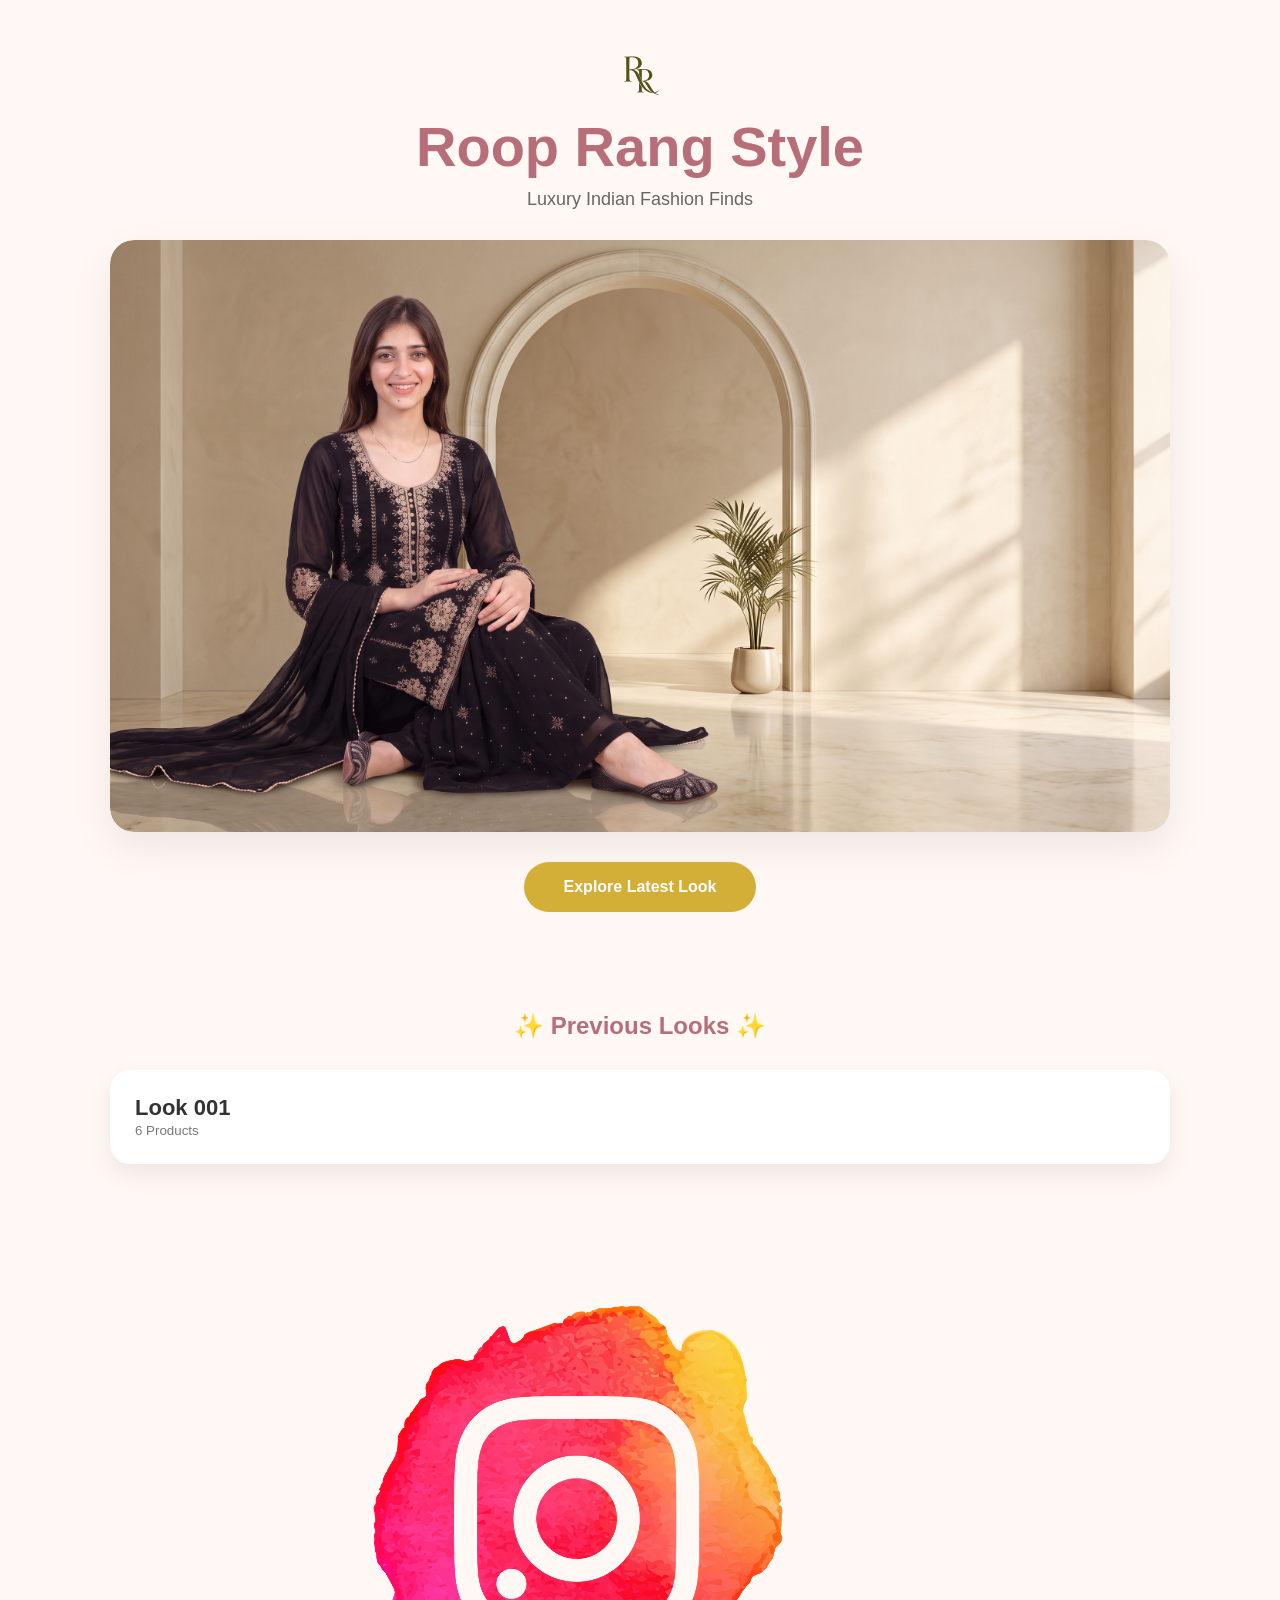
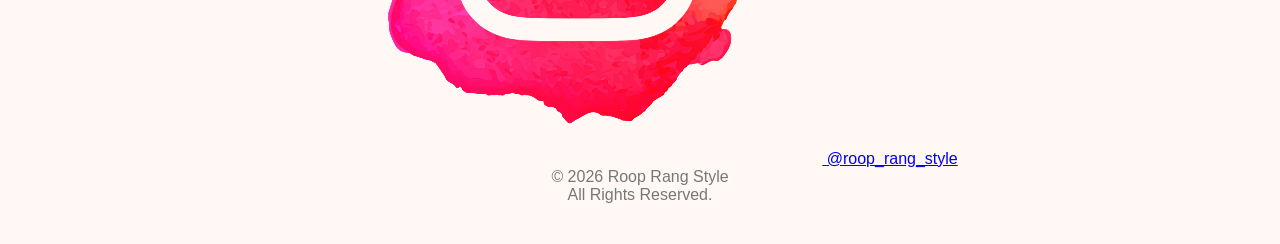
==== index.html @ ef903556 "Update index.html" ====
<!DOCTYPE html>
<html lang="hi">
<head>
  <link rel="icon" type="image/png" href="favicon.png">
  <meta charset="UTF-8" />
  <meta name="viewport" content="width=device-width, initial-scale=1.0" />
  <title>Roop Rang Style</title>
  <link rel="stylesheet" href="style.css" />
</head>
<body>

  <header class="hero">
  <div class="brand">
  <img src="rr-logo.png" alt="Rang Roop Style Logo" class="brand-logo" width="70" height="70">
    <div>
      <h1>Roop Rang Style</h1>
      <p>Luxury Indian Fashion Finds</p>
    </div>
  </div>

    <div class="hero-card">
      <img src="images/hero-banner.jpg" alt="Roop Rang Style Hero Banner">
    </div>

    <a href="look001.html" class="main-btn">Explore Latest Look</a>
  </header>

  <section class="looks">
    <h2>✨ Previous Looks ✨</h2>

    <div class="look-grid">
      <a href="look001.html" class="look-card">
        <span>Look 001</span>
        <small>6 Products</small>
      </a>
    </div>
  </section>

  <footer class="footer">

  <div class="footer-social">
    <a href="https://instagram.com/roop_rang_style" target="_blank">
      <img src="images/instagram.png" alt="Instagram">
      <span>@roop_rang_style</span>
    </a>
  </div>

  <p>
    © 2026 Roop Rang Style<br>
    All Rights Reserved.
  </p>

  </footer>
---- style.css ----
*{
    margin:0;
    padding:0;
    box-sizing:border-box;
}

body{
    font-family:Poppins,Arial,sans-serif;
    background:#FFF8F5;
    color:#333;
}

.hero{
    max-width:1100px;
    margin:auto;
    text-align:center;
    padding:40px 20px;
}

.hero h1{
    font-size:56px;
    color:#B76E79;
    margin-bottom:10px;
}

.hero p{
    color:#666;
    font-size:18px;
    margin-bottom:30px;
}

.hero-card{
    background:#fff;
    border-radius:24px;
    overflow:hidden;
    box-shadow:0 15px 40px rgba(0,0,0,.08);
    margin-bottom:30px;
}

.hero-card img{
    width:100%;
    display:block;
    border-radius:24px;
}

.main-btn{
    display:inline-block;
    padding:16px 40px;
    background:#D4AF37;
    color:#fff;
    text-decoration:none;
    border-radius:999px;
    font-weight:600;
}

.looks{
    max-width:1100px;
    margin:60px auto;
    padding:0 20px;
}

.looks h2{
    text-align:center;
    color:#B76E79;
    margin-bottom:30px;
}

.look-grid{
    display:grid;
    grid-template-columns:repeat(auto-fit,minmax(220px,1fr));
    gap:20px;
}

.look-card{
    background:#fff;
    border-radius:20px;
    padding:25px;
    text-decoration:none;
    color:#333;
    box-shadow:0 10px 25px rgba(0,0,0,.08);
    transition:.3s;
}

.look-card:hover{
    transform:translateY(-5px);
}

.look-card span{
    display:block;
    font-size:22px;
    font-weight:700;
}

.look-card small{
    color:#777;
}

footer{
    text-align:center;
    padding:40px;
    color:#777;
}

@media(max-width:768px){

.hero h1{
    font-size:38px;
}

.hero p{
    font-size:16px;
}

.main-btn{
    width:100%;
}

}
.look-header{
    text-align:center;
    padding:40px 20px;
}

.back-btn{
    display:inline-block;
    margin-bottom:20px;
    color:#B76E79;
    text-decoration:none;
    font-weight:600;
}

.product-grid{
    max-width:1200px;
    margin:40px auto;
    padding:20px;
    display:grid;
    grid-template-columns:repeat(auto-fit,minmax(250px,1fr));
    gap:25px;
}

.product-card{
    background:#fff;
    border-radius:20px;
    overflow:hidden;
    box-shadow:0 10px 25px rgba(0,0,0,.08);
    text-align:center;
    padding-bottom:20px;
}

.product-card img{
    width:100%;
    height:260px;
    object-fit:contain;
    background:#fff;
    padding:8px;
}
.product-card h3{
    margin:18px 0;
}

.shop-btn{
    display:inline-block;
    background:#D4AF37;
    color:#fff;
    padding:12px 28px;
    border-radius:999px;
    text-decoration:none;
    font-weight:600;
    
.brand{
  text-align:center;
  margin-bottom:25px;
}

.brand-logo{
  width:80px;
  height:80px;
  object-fit:contain;
  display:block;
  margin:0 auto 10px;
}

.brand h1{
  margin:0;
}

.brand p{
  margin-top:4px;
}

.brand{
  text-align:center;
  margin-bottom:25px;
}
    
.brand-logo{
  width:100px !important;
  height:100px !important;
  max-width:100px !important;
  object-fit:contain;
  display:block;
  margin:0 auto 18px;
}

.hero-card img{
    width:100%;
    max-width:520px;
    height:auto;
    display:block;
    margin:0 auto;
}

.footer{
    margin-top:60px;
    padding:35px 20px;
    text-align:center;
    background:#fff;
    border-top:1px solid rgba(0,0,0,.08);
}

.footer-social a{
    display:inline-flex;
    align-items:center;
    gap:10px;
    text-decoration:none;
    color:#C13584;
    font-weight:600;
    font-size:17px;
    transition:.3s;
}

.footer-social a:hover{
    opacity:.8;
}

.footer-social img{
    width:24px;
    height:24px;
    object-fit:contain;
}

.footer p{
    margin-top:18px;
    color:#888;
    font-size:14px;
}
.footer-social{
  display:flex !important;
  justify-content:center !important;
  align-items:center !important;
  margin-bottom:15px;
}

.footer-social a{
  display:flex !important;
  align-items:center !important;
  gap:10px;
  text-decoration:none;
}

.footer-social img{
  width:32px !important;
  height:32px !important;
  max-width:32px !important;
  object-fit:contain;
}

.footer-social span{
  font-size:16px;
  font-weight:600;
  color:#B76E79;
}

.footer p{
  text-align:center;
  font-size:14px;
  color:#777;
}
    .footer-social a img{
  width:32px !important;
  height:32px !important;
  max-width:32px !important;
  max-height:32px !important;
  display:inline-block !important;
  object-fit:contain !important;
}

.footer-social a{
  display:inline-flex !important;
  align-items:center !important;
  justify-content:center !important;
  gap:8px !important;
}

.footer-social{
  text-align:center !important;
}

.footer{
  text-align:center !important;
}
.hero-card img{
  width:100%;
  max-width:540px;
  height:auto;
  display:block;
  margin:0 auto;
}

.footer-social a{
  color:#B76E79 !important;
  text-decoration:none !important;
}

.footer{
  margin-top:30px !important;
}
/* ===== HOME PAGE FINAL POLISH ===== */

.hero{
  padding-top:25px !important;
}

.brand-logo{
  width:85px !important;
  height:85px !important;
  max-width:85px !important;
  margin-bottom:12px !important;
}

.hero-card{
  padding:25px !important;
  max-width:950px;
  margin:0 auto 30px;
}

.hero-card img{
  width:100%;
  max-width:520px !important;
  height:auto;
  display:block;
  margin:0 auto;
  filter:drop-shadow(0 15px 28px rgba(0,0,0,.12));
}

.main-btn{
  box-shadow:0 12px 28px rgba(212,175,55,.35);
  transition:.3s ease;
}

.look-card{
  min-height:80px;
  display:flex;
  flex-direction:column;
  justify-content:center;
  box-shadow:0 15px 35px rgba(0,0,0,.08);
}

.footer{
  margin-top:40px !important;
}
.footer{
  margin-top:45px !important;
  padding:25px 20px 35px !important;
  text-align:center !important;
}

.footer-social{
  margin-bottom:8px !important;
}

.footer-social a{
  display:inline-flex !important;
  align-items:center !important;
  justify-content:center !important;
  gap:8px !important;
  color:#B76E79 !important;
  text-decoration:none !important;
  font-size:15px !important;
  font-weight:600 !important;
}

.footer-social img{
  width:26px !important;
  height:26px !important;
  max-width:26px !important;
}

.footer p{
  margin-top:6px !important;
  font-size:12px !important;
  color:#777 !important;
}
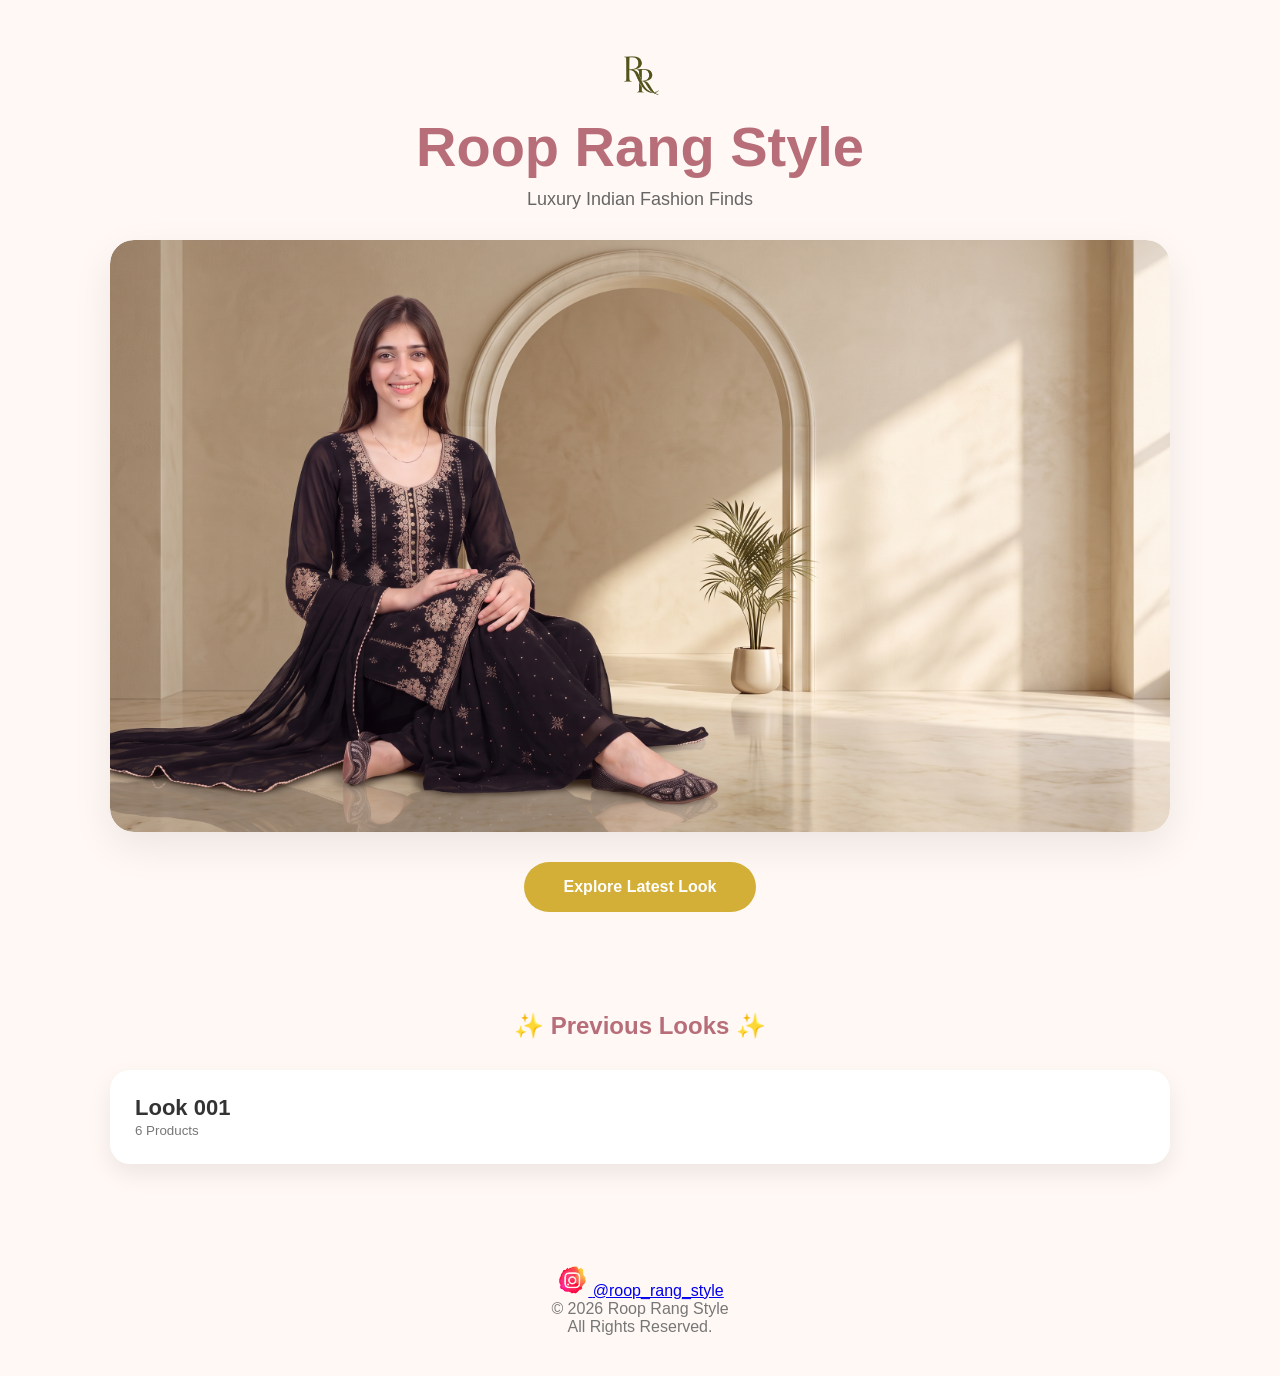
==== commit d931c0fa: "Update index.html" ====
--- a/index.html
+++ b/index.html
@@ -40,7 +40,7 @@
 
   <div class="footer-social">
     <a href="https://instagram.com/roop_rang_style" target="_blank">
-      <img src="images/instagram.png" alt="Instagram">
+      <img src="images/instagram.png" alt="Instagram" style="width:32px;height:32px;max-width:32px;max-height:32px;object-fit:contain;">
       <span>@roop_rang_style</span>
     </a>
   </div>
--- a/style.css
+++ b/style.css
@@ -391,3 +391,30 @@
   font-size:12px !important;
   color:#777 !important;
 }
+.footer-social img{
+  width:32px !important;
+  height:32px !important;
+  max-width:32px !important;
+  max-height:32px !important;
+  object-fit:contain !important;
+}
+
+.footer-social a{
+  display:inline-flex !important;
+  align-items:center !important;
+  gap:8px !important;
+  text-decoration:none !important;
+  color:#B76E79 !important;
+}
+
+.footer{
+  text-align:center !important;
+  padding:25px 20px 35px !important;
+  margin-top:40px !important;
+}
+
+.footer p{
+  font-size:12px !important;
+  color:#777 !important;
+  margin-top:8px !important;
+}
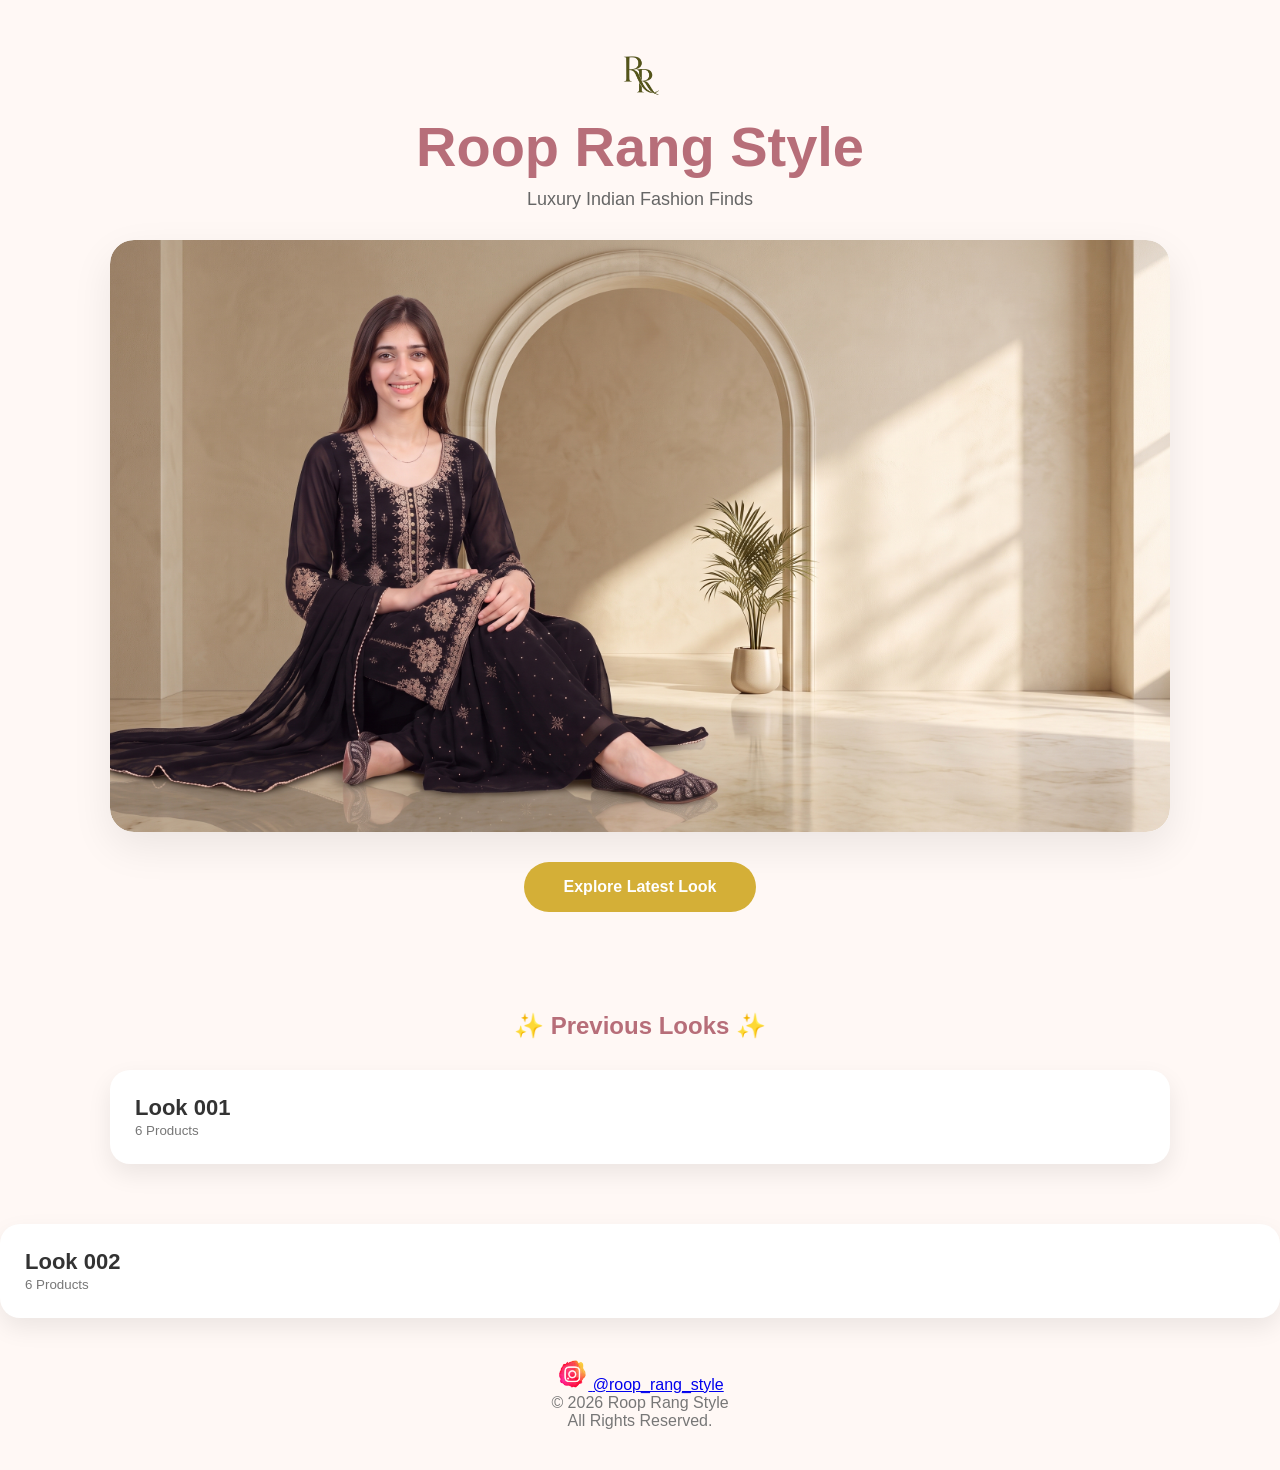
==== commit 8a5945c7: "Update index.html" ====
--- a/index.html
+++ b/index.html
@@ -36,6 +36,14 @@
     </div>
   </section>
 
+  <div class="look-grid">
+      <a href="look002.html" class="look-card">
+        <span>Look 002</span>
+        <small>6 Products</small>
+      </a>
+    </div>
+</section>
+
   <footer class="footer">
 
   <div class="footer-social">
--- a/style.css
+++ b/style.css
@@ -418,3 +418,12 @@
   color:#777 !important;
   margin-top:8px !important;
 }
+.footer-social a{
+  font-size:14px !important;
+  font-weight:700 !important;
+}
+
+.footer-social img{
+  width:22px !important;
+  height:22px !important;
+}
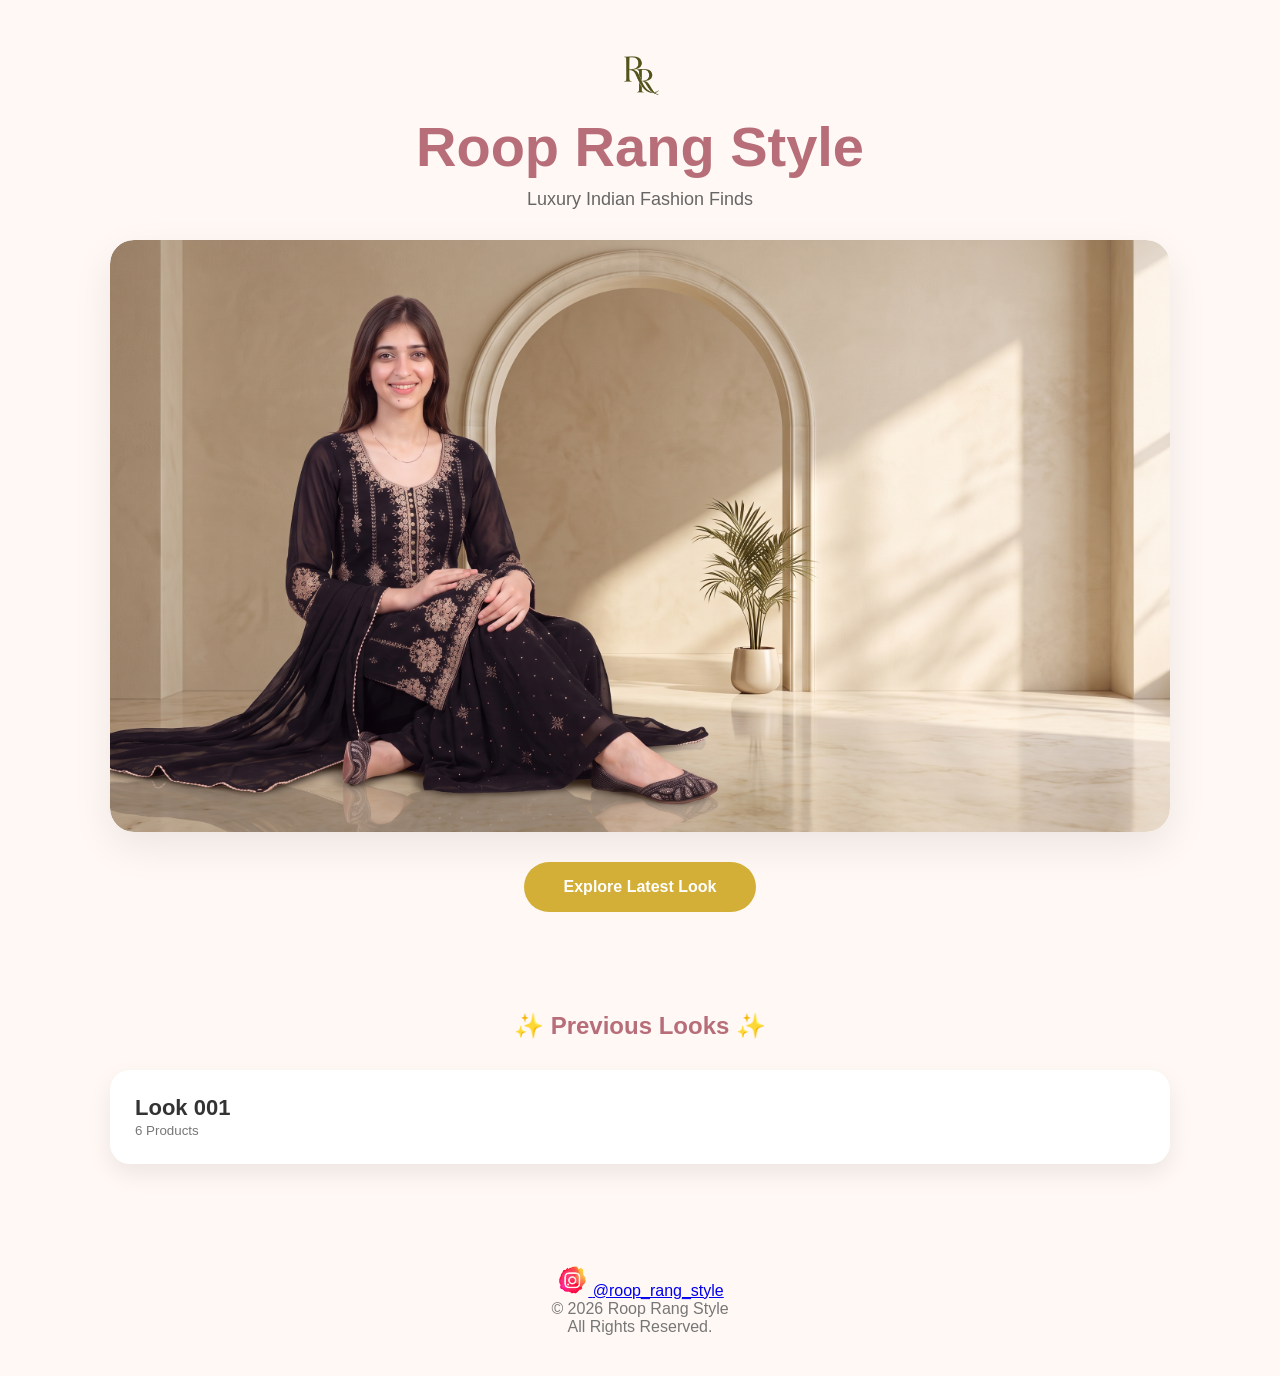
==== commit d2b0335b: "Update index.html" ====
--- a/index.html
+++ b/index.html
@@ -1,7 +1,7 @@
 <!DOCTYPE html>
 <html lang="hi">
 <head>
-  <link rel="icon" type="image/png" href="favicon.png">
+  <link rel="icon" href="favicon.png">
   <meta charset="UTF-8" />
   <meta name="viewport" content="width=device-width, initial-scale=1.0" />
   <title>Roop Rang Style</title>
@@ -36,13 +36,7 @@
     </div>
   </section>
 
-  <div class="look-grid">
-      <a href="look002.html" class="look-card">
-        <span>Look 002</span>
-        <small>6 Products</small>
-      </a>
-    </div>
-</section>
+  
 
   <footer class="footer">
 
--- a/style.css
+++ b/style.css
@@ -149,10 +149,9 @@
 
 .product-card img{
     width:100%;
-    height:260px;
-    object-fit:contain;
-    background:#fff;
-    padding:8px;
+    aspect-ratio:4/5;
+    object-fit:cover;
+    border-radius:10px;
 }
 .product-card h3{
     margin:18px 0;
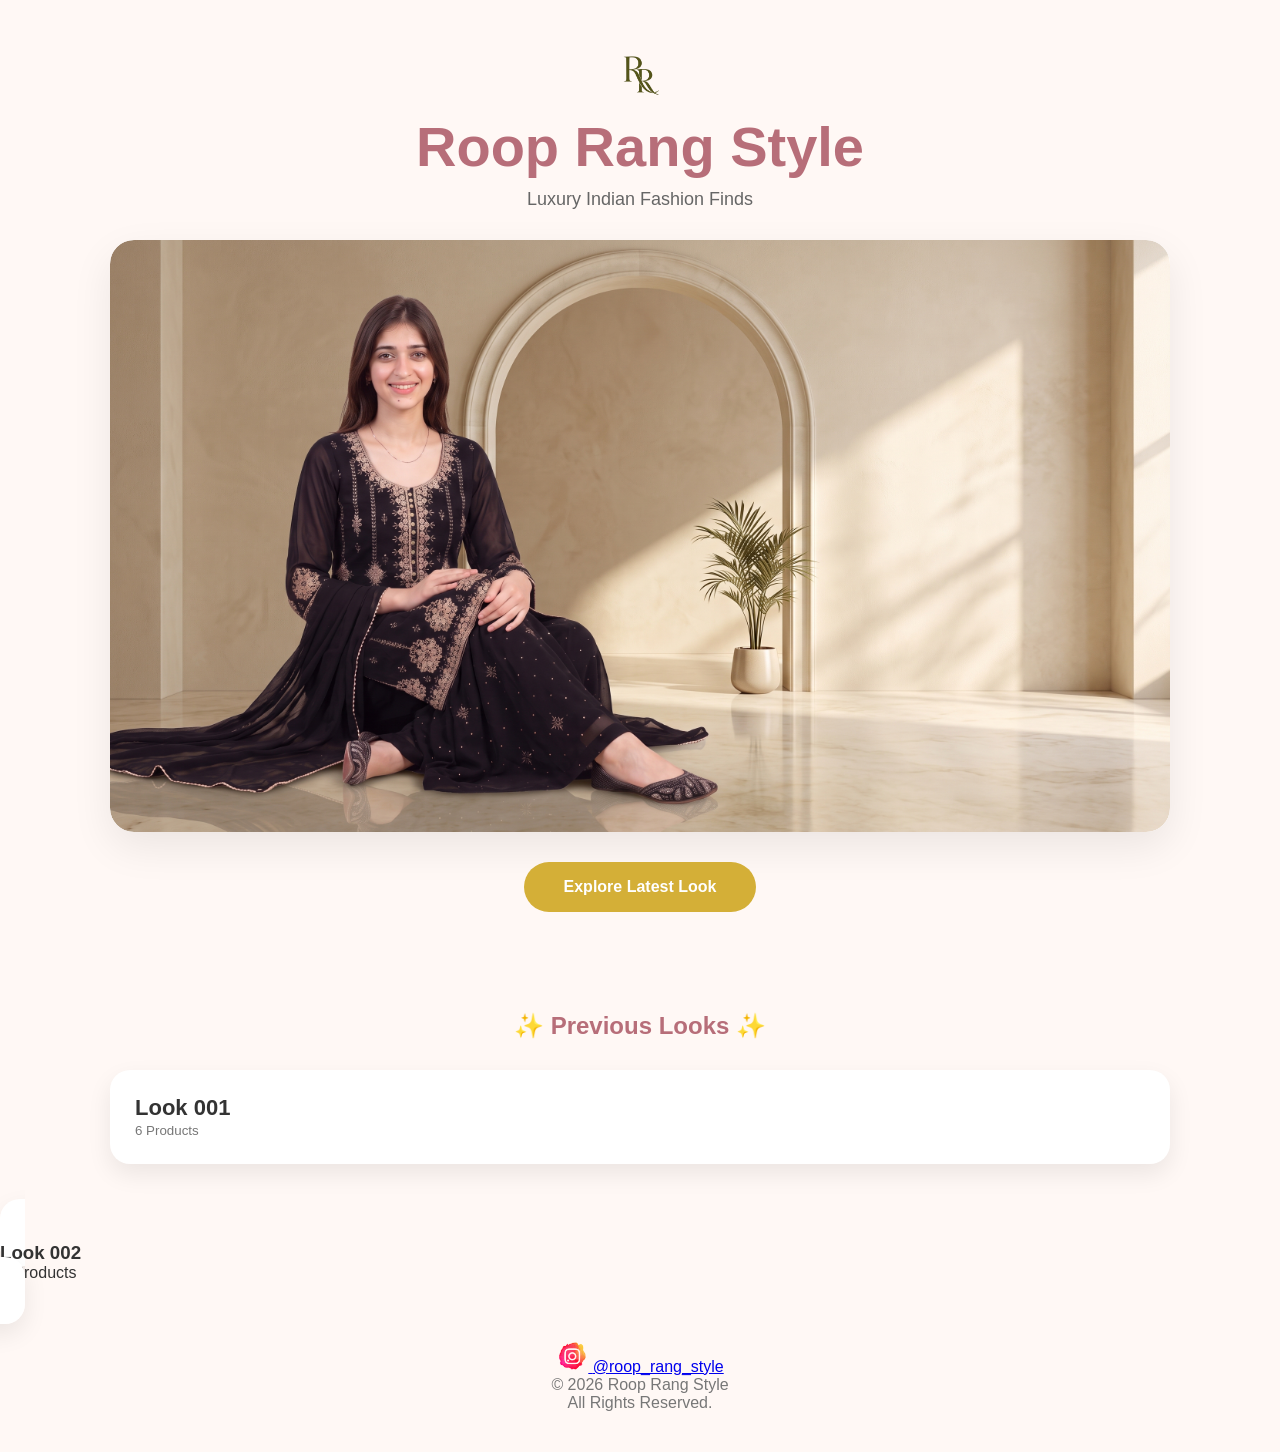
==== commit 4beafeda: "Update index.html" ====
--- a/index.html
+++ b/index.html
@@ -36,7 +36,10 @@
     </div>
   </section>
 
-  
+  <a href="look002.html" class="look-card">
+    <h3>Look 002</h3>
+    <p>6 Products</p>
+  </a>
 
   <footer class="footer">
 
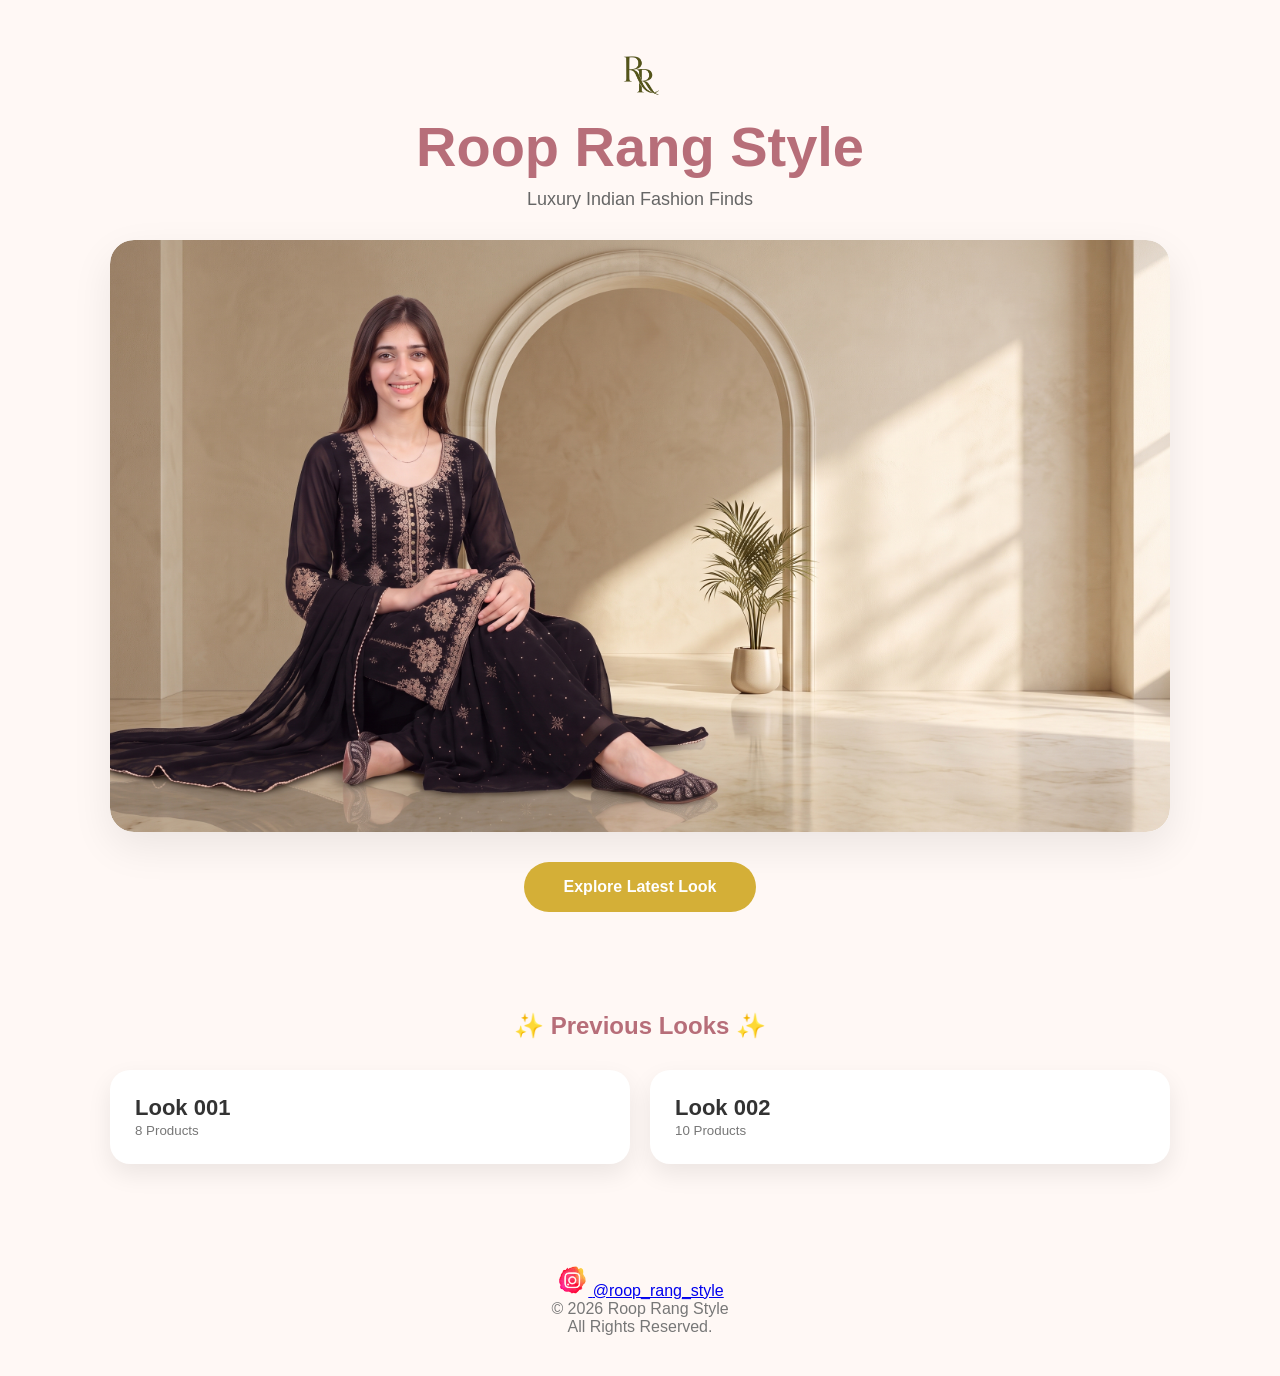
==== commit f3634cbc: "Update index.html" ====
--- a/index.html
+++ b/index.html
@@ -31,15 +31,19 @@
     <div class="look-grid">
       <a href="look001.html" class="look-card">
         <span>Look 001</span>
-        <small>6 Products</small>
+        <small>8 Products</small>
       </a>
+
+      <a href="look002.html" class="look-card">
+        <span>Look 002</span>
+        <small>10 Products</small>
+      </a>
+
+      
     </div>
   </section>
 
-  <a href="look002.html" class="look-card">
-    <h3>Look 002</h3>
-    <p>6 Products</p>
-  </a>
+  
 
   <footer class="footer">
 
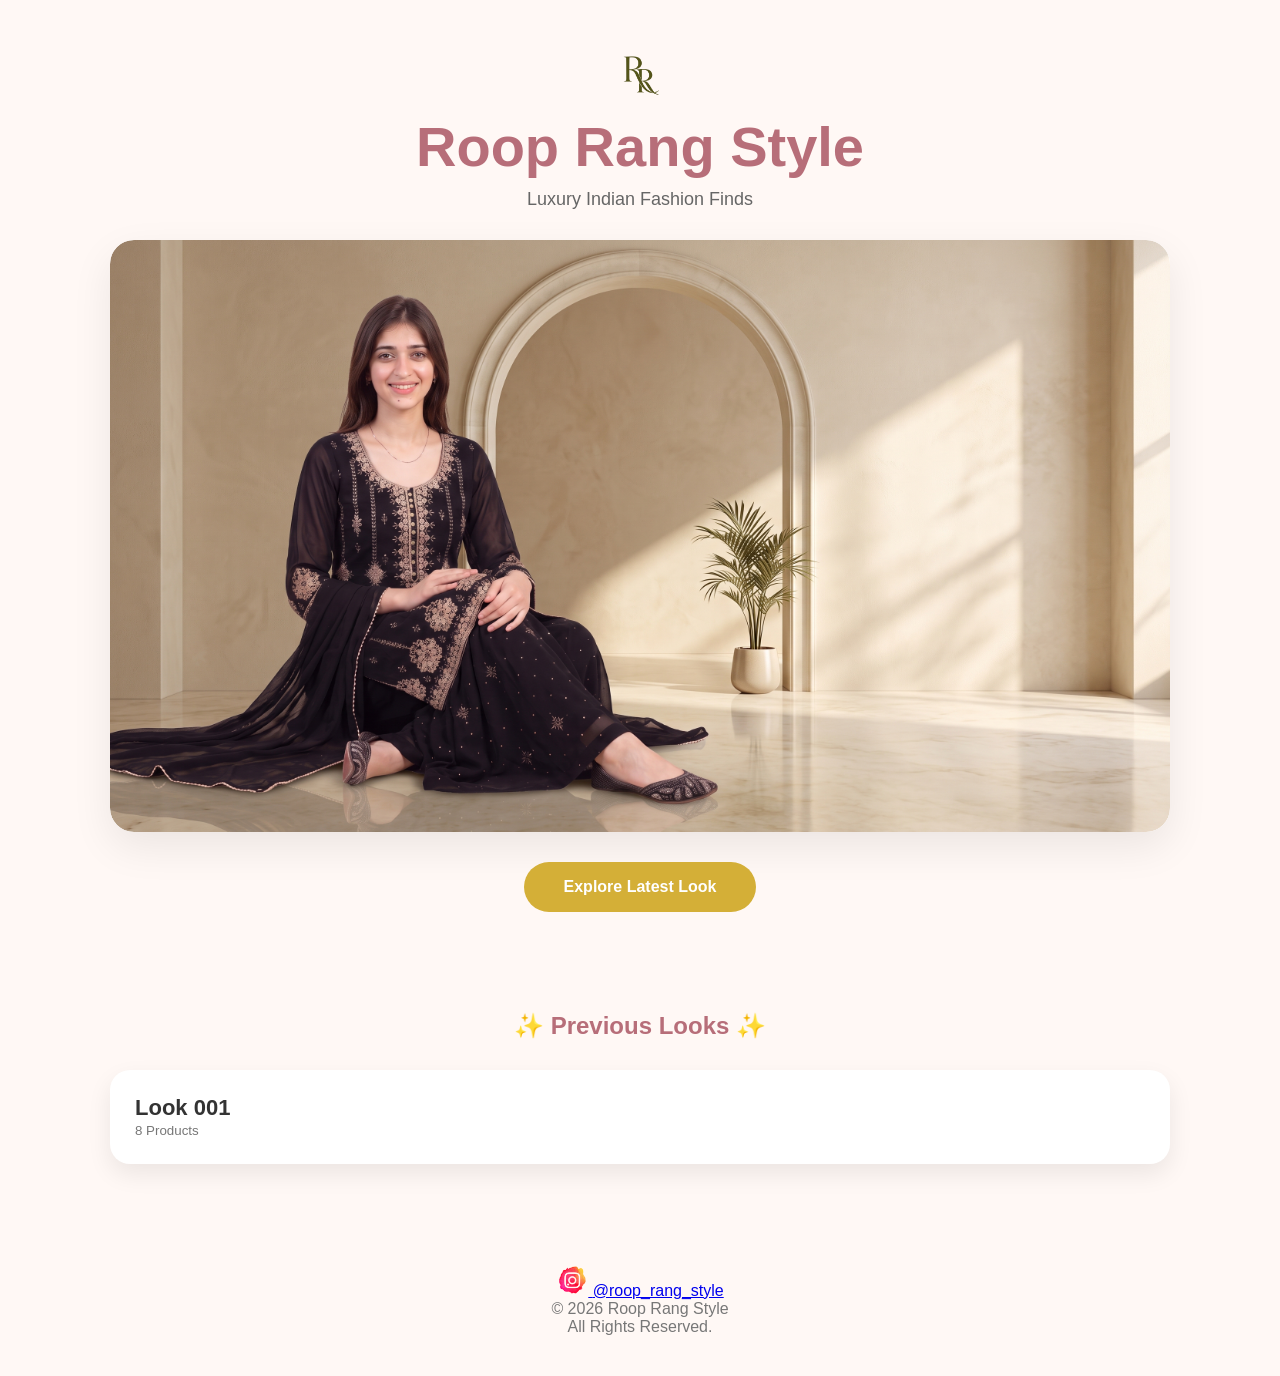
==== commit 46bf1cca: "Update index.html" ====
--- a/index.html
+++ b/index.html
@@ -34,11 +34,6 @@
         <small>8 Products</small>
       </a>
 
-      <a href="look002.html" class="look-card">
-        <span>Look 002</span>
-        <small>10 Products</small>
-      </a>
-
       
     </div>
   </section>
